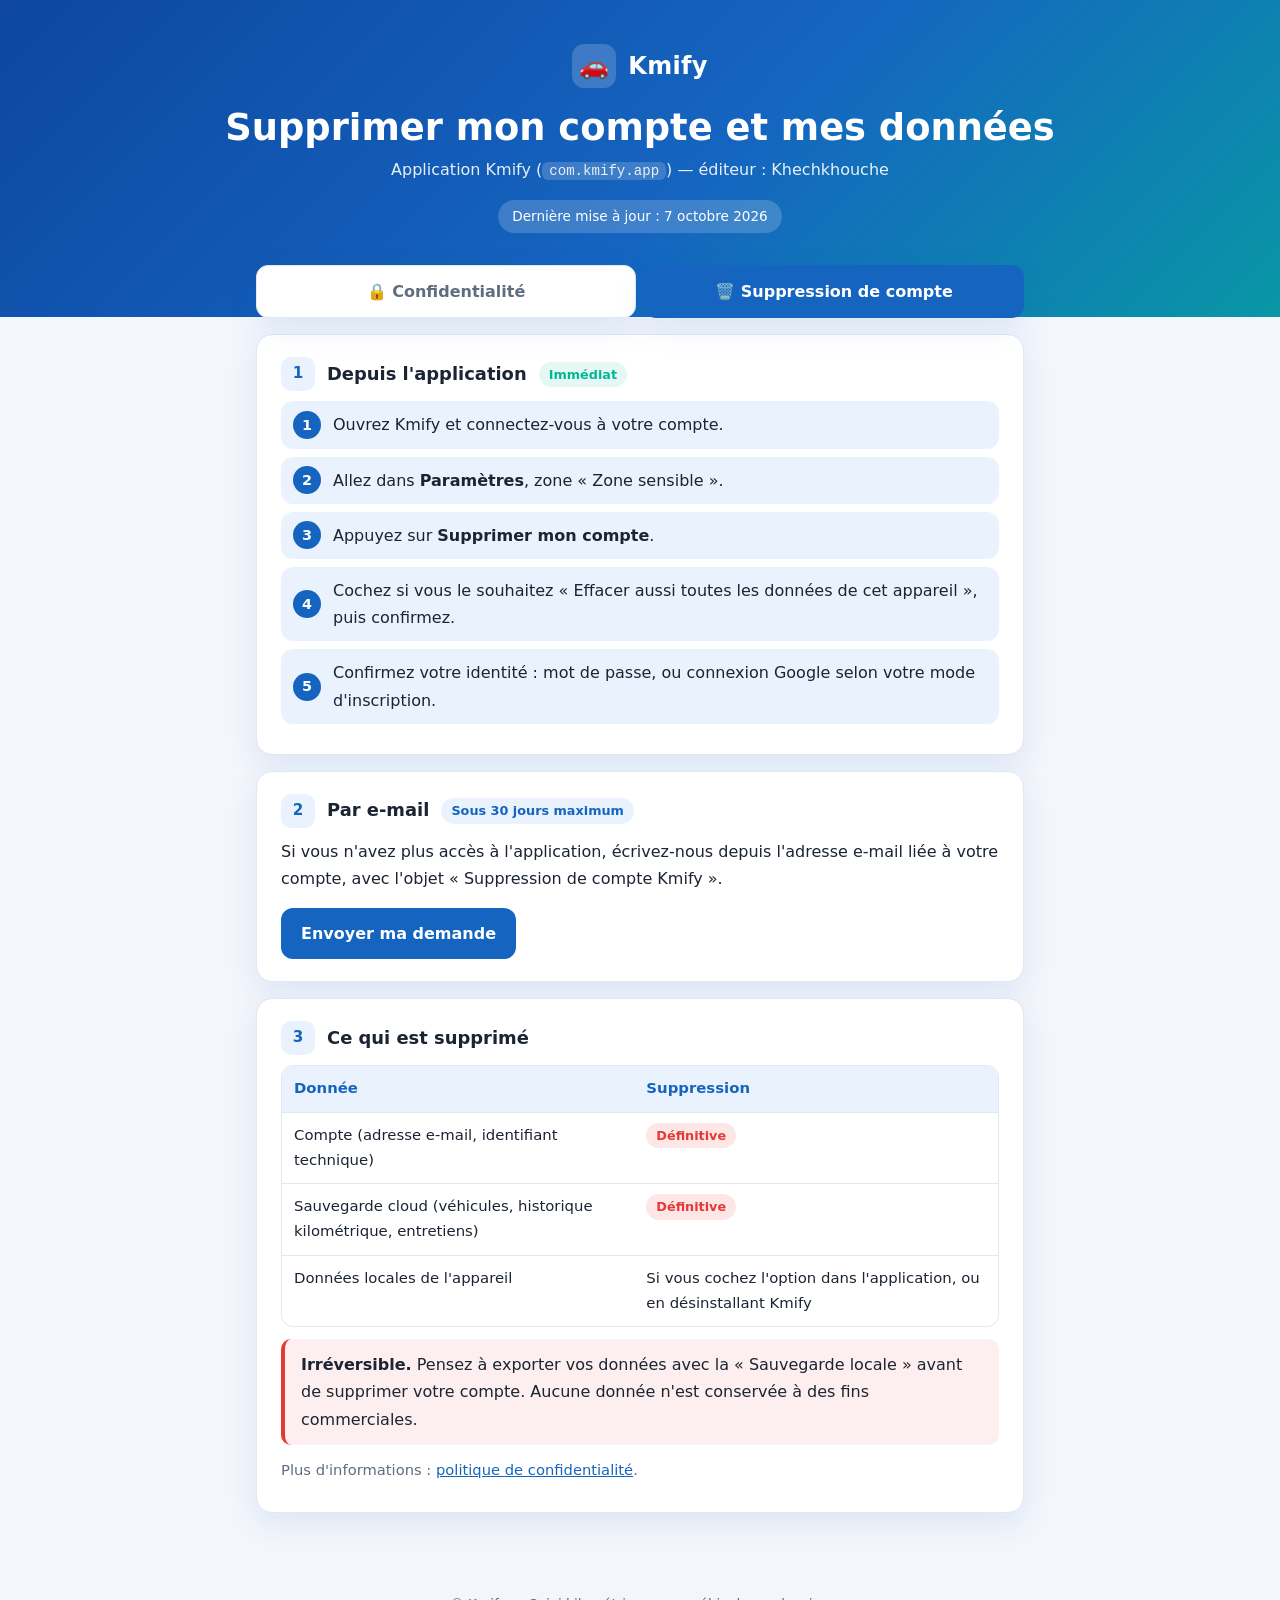
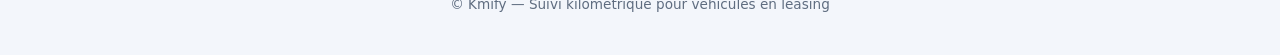
==== suppression-compte.html @ c55342b6 "Add files via upload" ====
<!doctype html>
<html lang="fr">
<head>
<meta charset="utf-8">
<meta name="viewport" content="width=device-width,initial-scale=1">
<title>Suppression de compte — Kmify</title>
<meta name="description" content="Comment supprimer votre compte Kmify et vos données.">
<link rel="stylesheet" href="style.css">
</head>
<body>
<header class="hero">
  <div class="brand"><span class="logo">🚗</span>Kmify</div>
  <h1>Supprimer mon compte et mes données</h1>
  <p>Application Kmify (<code style="background:rgba(255,255,255,.2);color:#fff">com.kmify.app</code>) — éditeur : Khechkhouche</p>
  <span class="badge">Dernière mise à jour : 7 octobre 2026</span>
</header>
<main>
<nav class="tabs">
  <a href="index.html">🔒 Confidentialité</a>
  <a class="active" href="suppression-compte.html">🗑️ Suppression de compte</a>
</nav>

<section class="section">
  <h2><span class="num">1</span>Depuis l'application <span class="pill local">Immédiat</span></h2>
  <ol class="steps">
    <li>Ouvrez Kmify et connectez-vous à votre compte.</li>
    <li>Allez dans <strong>Paramètres</strong>, zone « Zone sensible ».</li>
    <li>Appuyez sur <strong>Supprimer mon compte</strong>.</li>
    <li>Cochez si vous le souhaitez « Effacer aussi toutes les données de cet appareil », puis confirmez.</li>
    <li>Confirmez votre identité : mot de passe, ou connexion Google selon votre mode d'inscription.</li>
  </ol>
</section>

<section class="section">
  <h2><span class="num">2</span>Par e-mail <span class="pill cloud">Sous 30 jours maximum</span></h2>
  <p>Si vous n'avez plus accès à l'application, écrivez-nous depuis l'adresse e-mail liée à votre compte, avec l'objet « Suppression de compte Kmify ».</p>
  <a class="btn" href="mailto:kmifypro@gmail.com?subject=Suppression%20de%20compte%20Kmify">Envoyer ma demande</a>
</section>

<section class="section">
  <h2><span class="num">3</span>Ce qui est supprimé</h2>
  <div class="tablewrap"><table>
    <tr><th>Donnée</th><th>Suppression</th></tr>
    <tr><td>Compte (adresse e-mail, identifiant technique)</td><td><span class="pill del">Définitive</span></td></tr>
    <tr><td>Sauvegarde cloud (véhicules, historique kilométrique, entretiens)</td><td><span class="pill del">Définitive</span></td></tr>
    <tr><td>Données locales de l'appareil</td><td>Si vous cochez l'option dans l'application, ou en désinstallant Kmify</td></tr>
  </table></div>
  <div class="callout warn"><strong>Irréversible.</strong> Pensez à exporter vos données avec la « Sauvegarde locale » avant de supprimer votre compte. Aucune donnée n'est conservée à des fins commerciales.</div>
  <p class="muted">Plus d'informations : <a href="index.html">politique de confidentialité</a>.</p>
</section>
</main>
<footer>© Kmify — Suivi kilométrique pour véhicules en leasing</footer>
</body>
</html>
---- style.css ----
:root{
  --bg:#f3f6fb;--card:#ffffff;--text:#1b2433;--muted:#5f6d80;--border:#e1e7f0;
  --primary:#1565c0;--primary-2:#0d47a1;--accent:#00b894;--warn:#e53935;--soft:#eaf2fd;--soft-2:#e6f8f3;
  --shadow:0 10px 30px rgba(21,101,192,.10);
}
@media (prefers-color-scheme:dark){:root{
  --bg:#0e141c;--card:#17202b;--text:#e8eef6;--muted:#9fb0c3;--border:#273444;
  --primary:#5aa2ff;--primary-2:#1565c0;--accent:#2fd4ab;--warn:#ff6b66;--soft:#16283f;--soft-2:#12302b;
  --shadow:0 10px 30px rgba(0,0,0,.35);
}}
*{box-sizing:border-box}
html{scroll-behavior:smooth}
body{margin:0;background:var(--bg);color:var(--text);font:16px/1.7 system-ui,-apple-system,"Segoe UI",Roboto,Helvetica,Arial,sans-serif}
a{color:var(--primary)}
.hero{background:linear-gradient(135deg,#0d47a1 0%,#1565c0 55%,#00b894 130%);color:#fff;padding:44px 16px 84px;text-align:center}
.brand{display:inline-flex;align-items:center;gap:12px;font-weight:800;font-size:1.5rem;letter-spacing:.3px}
.logo{width:44px;height:44px;border-radius:12px;background:rgba(255,255,255,.18);display:grid;place-items:center;font-size:1.5rem}
.hero h1{margin:18px 0 6px;font-size:clamp(1.6rem,4.5vw,2.3rem);line-height:1.2}
.hero p{margin:0;opacity:.9}
.badge{display:inline-block;margin-top:16px;padding:5px 14px;border-radius:999px;background:rgba(255,255,255,.18);font-size:.85rem}
main{max-width:800px;margin:-52px auto 0;padding:0 16px 56px}
.tabs{display:flex;gap:8px;margin-bottom:16px;flex-wrap:wrap}
.tabs a{flex:1;min-width:200px;text-align:center;text-decoration:none;font-weight:600;padding:12px 16px;border-radius:12px;background:var(--card);color:var(--muted);border:1px solid var(--border);box-shadow:var(--shadow)}
.tabs a.active{background:var(--primary);color:#fff;border-color:var(--primary)}
.section{background:var(--card);border:1px solid var(--border);border-radius:16px;padding:22px 24px;margin-bottom:16px;box-shadow:var(--shadow)}
.section h2{display:flex;align-items:center;gap:12px;margin:0 0 10px;font-size:1.12rem}
.num{flex:none;width:34px;height:34px;border-radius:10px;background:var(--soft);color:var(--primary);display:grid;place-items:center;font-weight:800;font-size:.95rem}
.section p{margin:8px 0}
.section ul,.section ol{padding-left:22px;margin:8px 0}
.section li{margin:4px 0}
.muted{color:var(--muted);font-size:.92rem}
.pill{display:inline-block;padding:2px 10px;border-radius:999px;font-size:.8rem;font-weight:600}
.pill.local{background:var(--soft-2);color:var(--accent)}
.pill.cloud{background:var(--soft);color:var(--primary)}
.pill.del{background:rgba(229,57,53,.12);color:var(--warn)}
.tablewrap{overflow-x:auto;margin:10px 0}
table{width:100%;border-collapse:separate;border-spacing:0;font-size:.93rem;border:1px solid var(--border);border-radius:12px;overflow:hidden}
th,td{padding:10px 12px;text-align:left;vertical-align:top;border-bottom:1px solid var(--border)}
tr:last-child td{border-bottom:none}
th{background:var(--soft);color:var(--primary);font-weight:700}
.callout{border-left:4px solid var(--accent);background:var(--soft-2);padding:12px 16px;border-radius:10px;margin:12px 0}
.callout.warn{border-color:var(--warn);background:rgba(229,57,53,.08)}
.steps{counter-reset:s;list-style:none;padding:0!important}
.steps li{counter-increment:s;position:relative;padding:10px 14px 10px 52px;margin:8px 0;background:var(--soft);border-radius:12px}
.steps li::before{content:counter(s);position:absolute;left:12px;top:50%;transform:translateY(-50%);width:28px;height:28px;border-radius:50%;background:var(--primary);color:#fff;display:grid;place-items:center;font-weight:700;font-size:.9rem}
.btn{display:inline-block;margin-top:8px;padding:12px 20px;border-radius:12px;background:var(--primary);color:#fff!important;text-decoration:none;font-weight:700}
code{background:var(--soft);padding:1px 7px;border-radius:6px;font-size:.88em}
footer{text-align:center;color:var(--muted);font-size:.85rem;padding:8px 16px 40px}
@media (max-width:520px){.section{padding:18px 16px}.hero{padding-bottom:76px}}
@media (max-width:520px){table{font-size:.82rem}th,td{padding:8px 7px}.pill{font-size:.74rem;padding:2px 8px;border-radius:10px}}
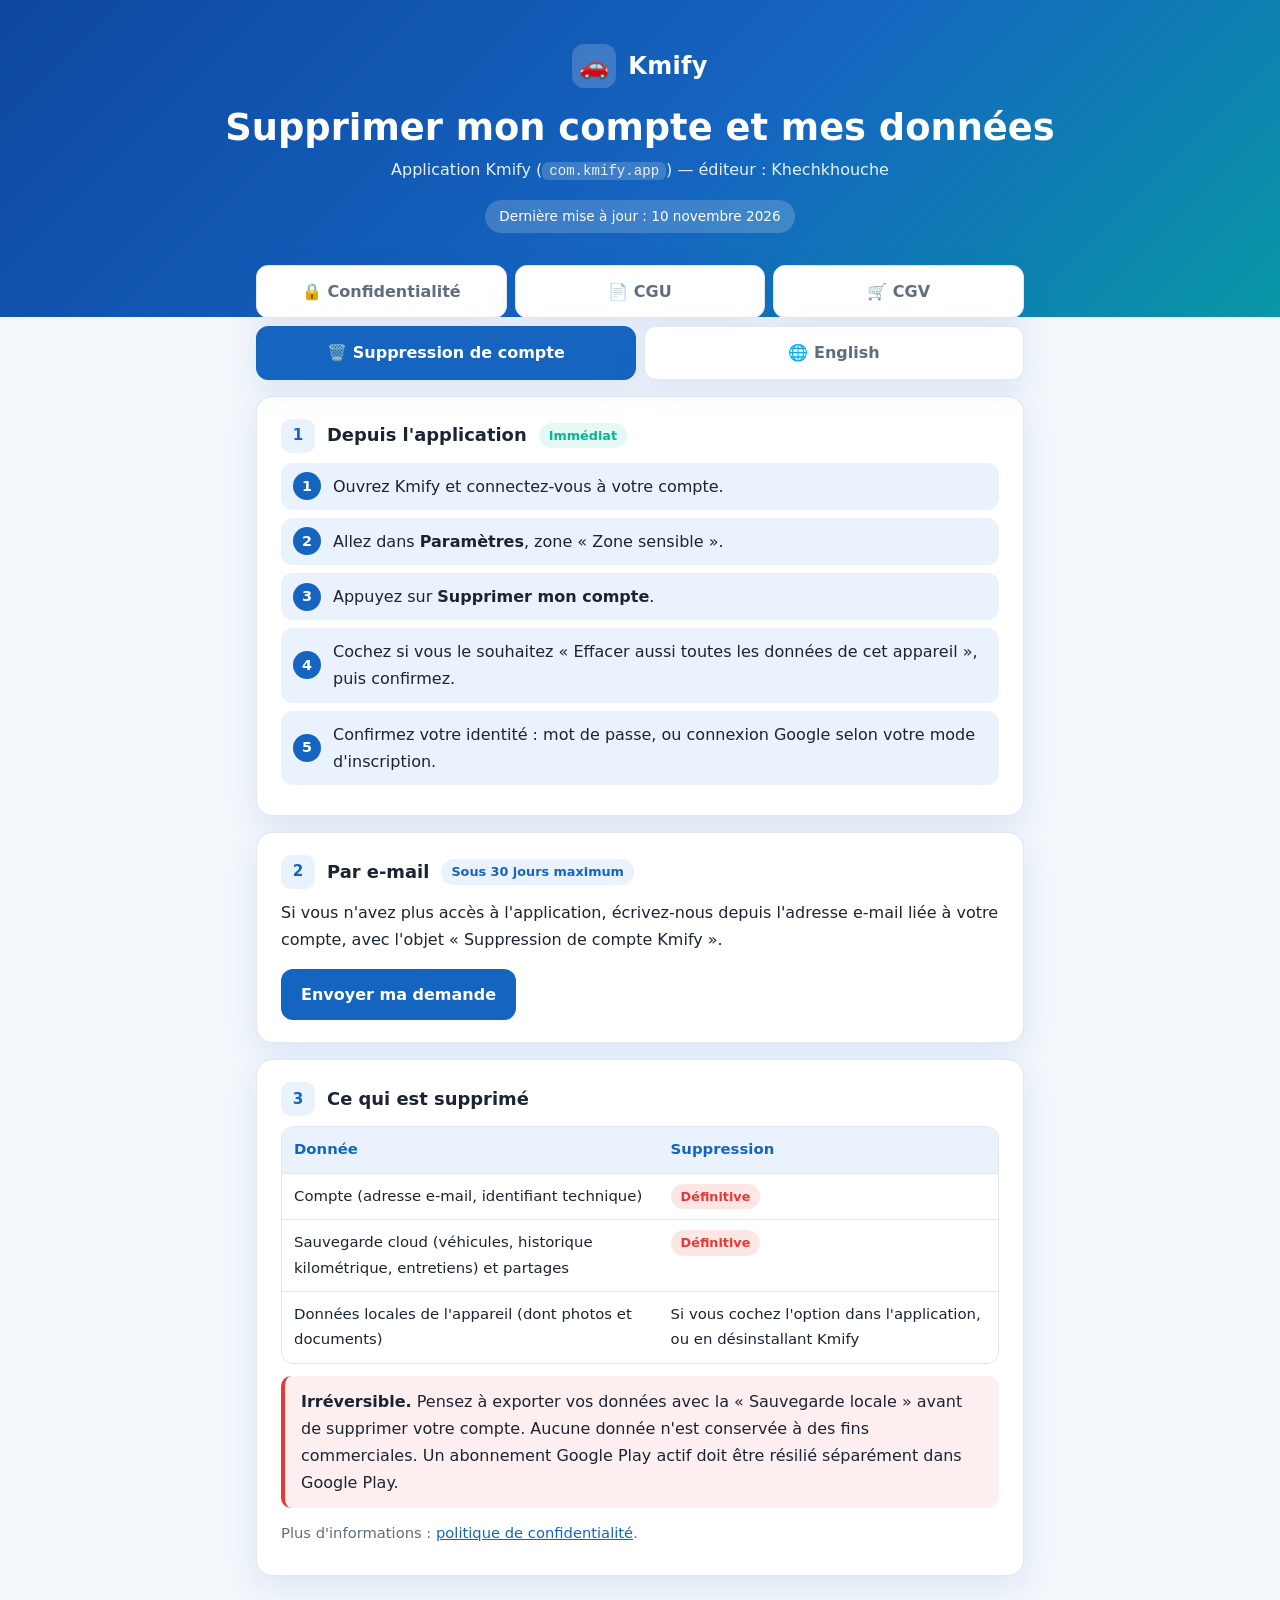
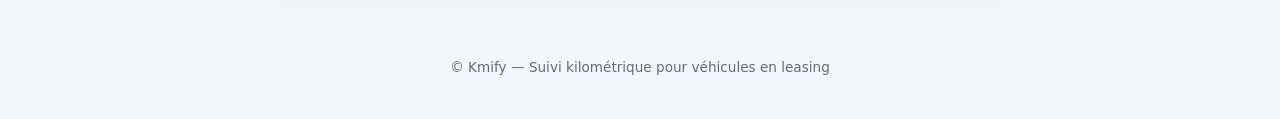
==== commit 4bef3627: "Pages légales FR/EN (CGU, CGV, confidentialité, suppression de compte) Co-Authored-By: Claude Sonnet" ====
--- a/suppression-compte.html
+++ b/suppression-compte.html
@@ -12,12 +12,15 @@
   <div class="brand"><span class="logo">🚗</span>Kmify</div>
   <h1>Supprimer mon compte et mes données</h1>
   <p>Application Kmify (<code style="background:rgba(255,255,255,.2);color:#fff">com.kmify.app</code>) — éditeur : Khechkhouche</p>
-  <span class="badge">Dernière mise à jour : 7 octobre 2026</span>
+  <span class="badge">Dernière mise à jour : 10 novembre 2026</span>
 </header>
 <main>
 <nav class="tabs">
   <a href="index.html">🔒 Confidentialité</a>
+  <a href="cgu.html">📄 CGU</a>
+  <a href="cgv.html">🛒 CGV</a>
   <a class="active" href="suppression-compte.html">🗑️ Suppression de compte</a>
+  <a href="privacy-en.html" style="margin-left:auto">🌐 English</a>
 </nav>
 
 <section class="section">
@@ -42,10 +45,10 @@
   <div class="tablewrap"><table>
     <tr><th>Donnée</th><th>Suppression</th></tr>
     <tr><td>Compte (adresse e-mail, identifiant technique)</td><td><span class="pill del">Définitive</span></td></tr>
-    <tr><td>Sauvegarde cloud (véhicules, historique kilométrique, entretiens)</td><td><span class="pill del">Définitive</span></td></tr>
-    <tr><td>Données locales de l'appareil</td><td>Si vous cochez l'option dans l'application, ou en désinstallant Kmify</td></tr>
+    <tr><td>Sauvegarde cloud (véhicules, historique kilométrique, entretiens) et partages</td><td><span class="pill del">Définitive</span></td></tr>
+    <tr><td>Données locales de l'appareil (dont photos et documents)</td><td>Si vous cochez l'option dans l'application, ou en désinstallant Kmify</td></tr>
   </table></div>
-  <div class="callout warn"><strong>Irréversible.</strong> Pensez à exporter vos données avec la « Sauvegarde locale » avant de supprimer votre compte. Aucune donnée n'est conservée à des fins commerciales.</div>
+  <div class="callout warn"><strong>Irréversible.</strong> Pensez à exporter vos données avec la « Sauvegarde locale » avant de supprimer votre compte. Aucune donnée n'est conservée à des fins commerciales. Un abonnement Google Play actif doit être résilié séparément dans Google Play.</div>
   <p class="muted">Plus d'informations : <a href="index.html">politique de confidentialité</a>.</p>
 </section>
 </main>
